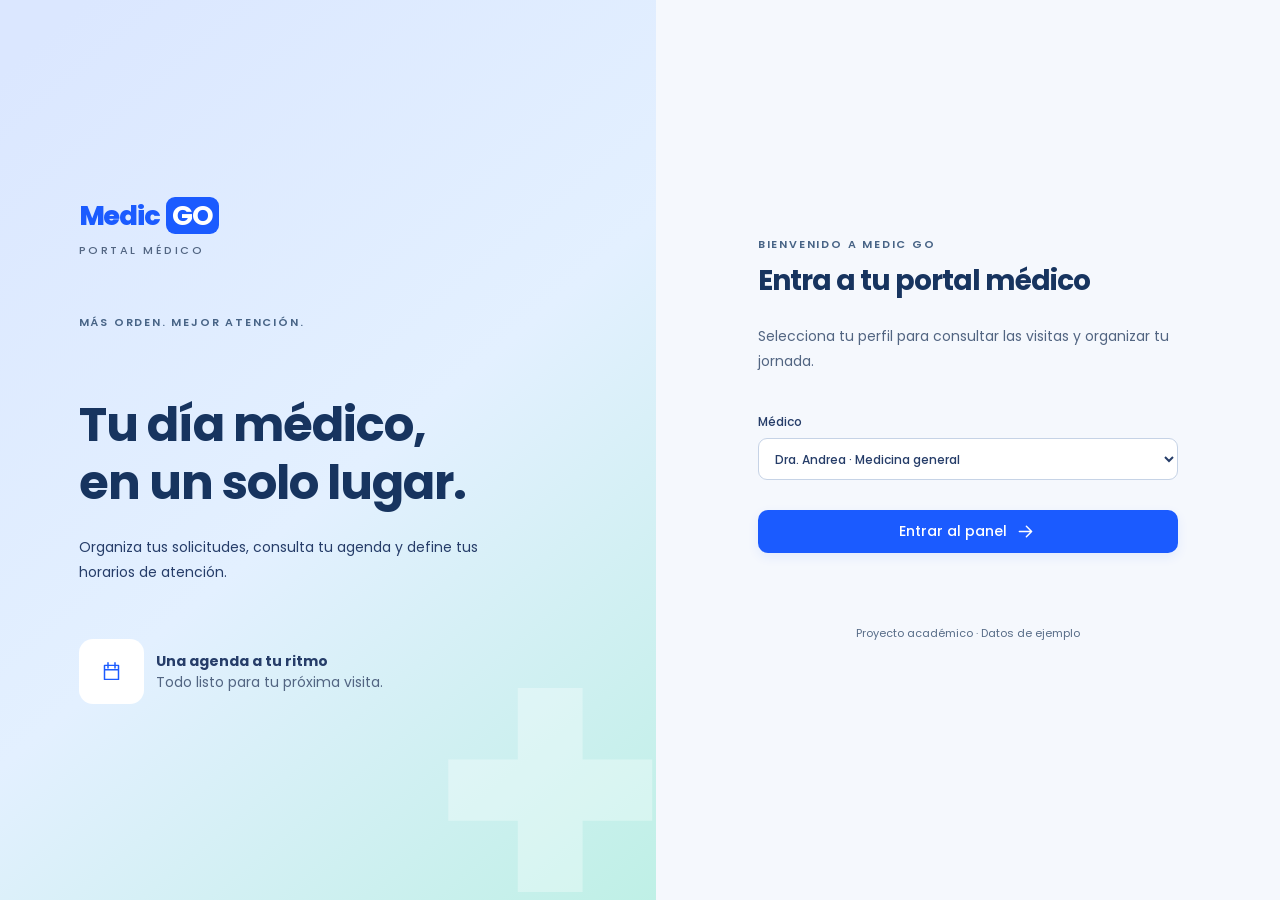
==== index.html @ 949606b7 "Add files via upload" ====
<!doctype html>
<html lang="es">
  <head>
    <meta charset="UTF-8">
    <meta name="viewport" content="width=device-width, initial-scale=1">
    <title>Acceso · Medic GO</title>
    <link rel="stylesheet" href="styles.css">
    <script src="app.js" defer></script>
  </head>
  <body data-page="acceso">
    <div id="app"></div>
  </body>
</html>
---- styles.css ----
@import url('https://fonts.googleapis.com/css2?family=Poppins:wght@400;500;600;700;800&display=swap');

/* Fundamentos, componentes y estados. */
* {
  box-sizing: border-box;
}

button,input,select {
  font: inherit;
}

button,a,input,select {
  touch-action: manipulation;
}

button,a {
  transition: .18s;
}

button {
  cursor: pointer;
}

a {
  color: var(--blue);
  text-decoration: none;
}

button:focus-visible,a:focus-visible,input:focus-visible,select:focus-visible {
  outline: 3px solid #89aaff;
  outline-offset: 3px;
}

.brand {
  font-size: 27px;
  font-weight: 800;
  letter-spacing: -1.2px;
  color: var(--blue);
}

.brand b {
  background: var(--blue);
  color: white;
  border-radius: 9px;
  padding: 0 6px;
  margin-left: 3px;
}

.brand small {
  display: block;
  font-size: 11px;
  font-weight: 500;
  letter-spacing: 2.5px;
  margin-top: 6px;
  color: var(--muted);
  text-transform: uppercase;
}

.sidebar nav {
  margin-top: 50px;
  display: grid;
  gap: 10px;
}

.sidebar nav a:hover {
  background: var(--bg);
  color: var(--blue);
}

.icon {
  width: 21px;
  height: 21px;
  vertical-align: middle;
  flex-shrink: 0;
}

.side-bottom {
  margin-top: auto;
  padding-top: 30px;
}

.profile {
  display: flex;
  align-items: center;
  gap: 10px;
  margin-bottom: 20px;
}

.profile small {
  display: block;
  color: var(--muted);
  font-size: 11px;
}

.main {
  margin-left: 245px;
  padding: 34px 45px 20px;
  max-width: 1660px;
}

h3 {
  font-size: 15px;
  margin: 0;
}

p {
  line-height: 1.8;
}

.muted {
  color: var(--muted);
}

.topdate {
  font-size: 12px;
  color: var(--muted);
}

.btn.secondary {
  background: #edf3ff;
  color: var(--blue);
}

.btn.small {
  padding: 8px 12px;
  font-size: 12px;
}

.section-head {
  display: flex;
  align-items: center;
  justify-content: space-between;
  gap: 12px;
  margin-bottom: 22px;
}

.table-wrap {
  overflow: auto;
}

table {
  width: 100%;
  border-collapse: collapse;
  white-space: nowrap;
  text-align: left;
}

th,td {
  padding: 17px 14px;
  border-bottom: 1px solid var(--line);
}

td {
  font-size: 12px;
}

td strong {
  display: block;
  font-size: 13px;
}

.filters label,.field {
  display: grid;
  gap: 7px;
  font-size: 12px;
  font-weight: 500;
}

input,select {
  border: 1px solid #dfe5ef;
  border-radius: 9px;
  background: white;
  padding: 10px 12px;
  color: var(--ink);
  min-height: 42px;
}

.empty {
  padding: 45px 15px;
  text-align: center;
  color: var(--muted);
}

.empty .icon {
  width: 34px;
  height: 34px;
  margin-bottom: 12px;
}

.week {
  display: grid;
  grid-template-columns: repeat(7,minmax(125px,1fr));
  gap: 10px;
  min-width: 930px;
}

.day h3 {
  font-size: 12px;
  margin-bottom: 16px;
}

.appointment strong {
  display: block;
  color: var(--blue);
  margin-bottom: 5px;
}

.schedule {
  display: grid;
  grid-template-columns: repeat(2,1fr);
  gap: 18px;
}

.login {
  min-height: 100vh;
  display: grid;
  grid-template-columns: 1.05fr 1fr;
}

.login-story h1 {
  font-size: 48px;
  line-height: 1.22;
  max-width: 480px;
  margin-top: 65px;
}

.login-story p {
  max-width: 410px;
}

.login-visual {
  display: flex;
  gap: 12px;
  margin-top: 40px;
  align-items: center;
}

.login-visual .avatar {
  background: white;
  width: 65px;
  height: 65px;
}

.login-panel {
  padding: 50px;
  display: flex;
  flex-direction: column;
  justify-content: center;
  max-width: 520px;
  margin: auto;
  width: 100%;
}

.login-panel h1 {
  font-size: 28px;
}

.login-panel .btn {
  width: 100%;
}

.login-panel .footer {
  margin-top: 50px;
}

dialog::backdrop {
  background: #172c6066;
  backdrop-filter: blur(3px);
}

.dialog-head {
  display: flex;
  justify-content: space-between;
  align-items: center;
  margin-bottom: 18px;
}

.actions {
  display: flex;
  gap: 9px;
  justify-content: flex-end;
  margin-top: 25px;
  flex-wrap: wrap;
}

.toast {
  position: fixed;
  bottom: 25px;
  right: 25px;
  background: var(--ink);
  color: white;
  border-radius: 12px;
  padding: 16px 22px;
  z-index: 20;
  max-width: calc(100% - 40px);
  box-shadow: 0 8px 25px #263d6920;
}

button:disabled {
  opacity: .5;
  cursor: not-allowed;
}

:root {
  --blue: #1B5BFF;
  --light: #DBE7FF;
  --ink: #263D69;
  --bg: #F8F8F9;
  --muted: #526582;
  --turquoise: #0eaa9c;
  --line: #e0e8f4;
}

body {
  margin: 0;
  color: var(--ink);
  font: 14px Poppins,Arial,sans-serif;
  background: #f5f8fd;
}

h1, h2, h3 {
  color: #17345f;
}

h1 {
  font-size: 29px;
  letter-spacing: -1px;
  margin: 7px 0 8px;
  font-weight: 700;
}

h2 {
  margin: 0 0 8px;
  font-size: 19px;
  letter-spacing: -.4px;
}

.sidebar {
  position: fixed;
  inset: 0 auto 0 0;
  width: 245px;
  background: white;
  border-right: 1px solid var(--line);
  padding: 38px 25px;
  display: flex;
  flex-direction: column;
  z-index: 5;
  box-shadow: 6px 0 28px #263d6905;
}

.sidebar nav a {
  display: flex;
  align-items: center;
  gap: 13px;
  padding: 14px 18px;
  border-radius: 12px;
  font-weight: 500;
  color: #4a6081;
}

.sidebar nav a.active {
  color: var(--blue);
  background: linear-gradient(100deg, #e5eeff, #effbf9);
  box-shadow: inset 3px 0 var(--blue);
  font-weight: 600;
}

.avatar {
  display: grid;
  place-items: center;
  width: 43px;
  height: 43px;
  color: var(--blue);
  border-radius: 14px;
  font-weight: 700;
  flex-shrink: 0;
  background: linear-gradient(145deg, #dbe7ff, #d2f5ee);
}

.card {
  background: white;
  border: 1px solid var(--line);
  border-radius: 18px;
  padding: 25px;
  margin-bottom: 22px;
  box-shadow: 0 5px 24px #263d6906;
}

.topbar {
  display: flex;
  align-items: center;
  justify-content: space-between;
  border-bottom: 1px solid var(--line);
  padding-bottom: 25px;
  margin-bottom: 32px;
  gap: 15px;
  border-bottom-color: #dce5f3;
}

.eyebrow {
  font-size: 11px;
  font-weight: 600;
  text-transform: uppercase;
  letter-spacing: 1.8px;
  color: #486486;
}

.hero {
  border: 0;
  display: flex;
  justify-content: space-between;
  align-items: center;
  gap: 25px;
  background: linear-gradient(115deg, #dce8ff 0%, #e7f1ff 48%, #c8f3eb 100%);
  position: relative;
  overflow: hidden;
  min-height: 260px;
  padding: 32px 38px;
}

.hero h1 {
  font-size: clamp(27px, 2.7vw, 37px);
  letter-spacing: -1.3px;
}

.hero p {
  margin: 8px 0 20px;
  color: #385578;
  max-width: 470px;
}

.hero .eyebrow {
  color: #255b81;
}

.medical-art {
  width: clamp(180px, 24vw, 290px);
  flex: 0 1 290px;
  min-width: 160px;
}

.btn {
  display: inline-flex;
  justify-content: center;
  align-items: center;
  gap: 8px;
  border: 0;
  border-radius: 10px;
  padding: 11px 18px;
  background: var(--blue);
  color: white;
  font-weight: 500;
  box-shadow: 0 4px 12px #1b5bff15;
}

.btn.secondary, .btn.ghost, .btn.danger {
  box-shadow: none;
}

.btn.ghost {
  background: white;
  color: var(--ink);
  border: 1px solid var(--line);
  border-color: #cbd8eb;
}

.btn.danger {
  color: #a42b40;
  background: #fff0f1;
}

.btn:hover {
  filter: brightness(.94);
  transform: translateY(-1px);
  box-shadow: 0 6px 16px #1b5bff20;
}

.btn:disabled:hover {
  transform: none;
  box-shadow: none;
  filter: none;
}

.text-link {
  font-weight: 600;
  font-size: 12px;
  white-space: nowrap;
}

.text-link:hover {
  text-decoration: underline;
}

.stats {
  display: grid;
  grid-template-columns: repeat(4, minmax(0, 1fr));
  gap: 15px;
}

.stat {
  display: flex;
  color: var(--ink);
  align-items: flex-start;
  padding: 22px 16px;
  gap: 12px;
  border-top: 3px solid var(--tone);
}

.stat.pending {
  --tone: #a66704;
  --tint: #fff4d7;
}

.stat.accepted {
  --tone: #1B5BFF;
  --tint: #eaf1ff;
}

.stat.completed {
  --tone: #16734f;
  --tint: #e3f6ed;
}

.stat.cancelled {
  --tone: #b43347;
  --tint: #ffedf0;
}

.stat .stat-icon {
  padding: 10px;
  background: var(--tint);
  color: var(--tone);
  border-radius: 12px;
}

.stat strong {
  display: block;
  color: var(--tone);
  font-size: 30px;
  line-height: 1.25;
  margin: 0 0 6px;
}

.stat span {
  color: #415775;
  font-size: 11px;
  font-weight: 500;
  display: block;
}

.stat small {
  display: block;
  font-size: 10px;
  color: var(--tone);
  font-weight: 600;
  margin-top: 13px;
}

.stat:hover {
  transform: translateY(-3px);
  box-shadow: 0 12px 28px #263d6912;
  border-color: var(--tone);
}

th {
  font-size: 10px;
  letter-spacing: 1px;
  text-transform: uppercase;
  font-weight: 600;
  background: #eff5fd;
  color: #475f80;
}

td small {
  color: #536785;
}

tbody tr:hover {
  background: #f8fbff;
}

.badge {
  display: inline-block;
  border-radius: 7px;
  padding: 5px 10px;
  font-size: 11px;
  background: #eef1f6;
  color: #62718d;
  font-weight: 500;
}

.badge.pendiente {
  background: #fff2d1;
  color: #805108;
}

.badge.aceptada {
  background: #e5eeff;
  color: #174fdb;
}

.badge.completada {
  background: #e1f5eb;
  color: #166540;
}

.badge.cancelada {
  background: #ffe8ec;
  color: #a42b40;
}

.badge.rechazada {
  background: #f5eafa;
  color: #75428a;
}

.filters {
  display: flex;
  gap: 15px;
  flex-wrap: wrap;
  margin: 20px 0;
  padding: 17px;
  background: #f5f8fd;
  border-radius: 12px;
  align-items: end;
}

input, select {
  border-color: #c6d3e6;
}

.notice {
  border-radius: 10px;
  padding: 13px 16px;
  font-size: 12px;
  line-height: 1.7;
  background: #edf8f7;
  color: #285b62;
  border-left: 3px solid #21b4a7;
}

.schedule-day {
  border: 1px solid var(--line);
  border-radius: 12px;
  padding: 18px;
  background: linear-gradient(155deg, white, #f9fcff);
}

.schedule-day h3 {
  margin-bottom: 12px;
  display: flex;
  align-items: center;
  gap: 9px;
}

.schedule-day h3::before {
  content: '';
  width: 7px;
  height: 7px;
  background: var(--turquoise);
  border-radius: 50%;
}

.block {
  display: flex;
  justify-content: space-between;
  align-items: center;
  border-radius: 8px;
  padding: 9px 12px;
  margin-top: 8px;
  background: #ecf4ff;
  color: #254d81;
  font-weight: 500;
}

.block button {
  border: 0;
  background: transparent;
  color: #ad4157;
  font-size: 20px;
  min-height: 32px;
  min-width: 32px;
  border-radius: 6px;
}

.block button:hover {
  background: #ffe2e8;
}

.save-status {
  font-size: 11px;
  font-weight: 500;
  color: #285b62;
  background: #e7f5f2;
  border-radius: 8px;
  padding: 7px 10px;
}

.day {
  border-radius: 12px;
  padding: 12px;
  min-height: 220px;
  border: 1px solid #e2eaf5;
  background: #f5f9ff;
}

.appointment {
  width: 100%;
  text-align: left;
  border: 1px solid #cbdcff;
  background: white;
  color: var(--ink);
  border-left: 3px solid var(--blue);
  padding: 12px 8px;
  border-radius: 8px;
  margin-bottom: 9px;
  font-size: 11px;
  box-shadow: 0 3px 10px #263d6908;
}

.appointment:hover {
  border-color: var(--blue);
  transform: translateY(-2px);
}

.login-story {
  padding: 65px 12%;
  display: flex;
  flex-direction: column;
  justify-content: center;
  position: relative;
  overflow: hidden;
  background: linear-gradient(140deg, #dbe7ff 5%, #e3f0ff 53%, #bff0e6);
}

.login-story::after {
  content: '+';
  position: absolute;
  bottom: -90px;
  right: -20px;
  font-size: 400px;
  font-weight: 700;
  line-height: 1;
  color: #ffffff50;
  pointer-events: none;
}

.login-story > * {
  z-index: 1;
}

.login-panel .field {
  margin: 25px 0;
  margin-bottom: 30px;
}

.footer {
  font-size: 11px;
  text-align: center;
  padding: 22px;
  color: #586d88;
}

dialog {
  border: 0;
  border-radius: 18px;
  padding: 28px;
  width: min(480px,calc(100% - 32px));
  color: var(--ink);
  box-shadow: 0 25px 90px #182b6040;
  max-height: calc(100dvh - 40px);
  overflow: auto;
}

.details {
  display: grid;
  grid-template-columns: 1fr 1fr;
  gap: 18px;
  margin: 20px 0;
  padding: 18px;
  background: #f5f8fd;
  border-radius: 12px;
}

.details span {
  display: block;
  font-size: 11px;
  margin-bottom: 4px;
  color: #536785;
}

.close {
  border: 0;
  font-size: 25px;
  width: 34px;
  height: 34px;
  border-radius: 50%;
  background: #edf3fb;
  color: #415775;
}

.close:hover {
  background: #dbe7ff;
}

@media (min-width: 1600px) {
  .main {
    margin-right: auto;
  }
}

@media (max-width: 1200px) {
  .stats {
    grid-template-columns: repeat(2, minmax(0, 1fr));
    margin-bottom: 22px;
  }
  .stat {
    margin-bottom: 0;
  }
  .hero {
    padding: 28px;
  }
}

@media (max-width: 1100px) {
  .sidebar {
    width: 210px;
    padding: 30px 16px;
  }
  .main {
    margin-left: 210px;
    padding: 25px;
  }
}

@media (max-width: 760px) {
  .sidebar .brand {
    font-size: 23px;
  }
  .sidebar nav a {
    padding: 10px;
    gap: 7px;
    font-size: 12px;
    white-space: nowrap;
  }
  .profile {
    margin: 0;
  }
  .topbar {
    margin-bottom: 22px;
    padding-bottom: 18px;
  }
  .topdate {
    display: none;
  }
  h1 {
    font-size: 25px;
  }
  .stats {
    margin-bottom: 22px;
  }
  .card {
    padding: 18px;
  }
  .schedule {
    grid-template-columns: 1fr;
  }
  .login {
    grid-template-columns: 1fr;
  }
  .login-story {
    padding: 35px 25px;
  }
  .login-story h1 {
    font-size: 32px;
    margin-top: 35px;
  }
  .login-visual {
    display: none;
  }
  .login-panel {
    padding: 35px 25px;
  }
  .login-panel .footer {
    margin-top: 25px;
  }
  .filters>* {
    max-width: 100%;
  }
  .hero .btn {
    font-size: 12px;
  }
  .main {
    margin: 0;
    padding: 20px 16px;
    min-width: 0;
  }
  .sidebar {
    position: static;
    width: 100%;
    padding: 18px;
    border: 0;
    box-shadow: 0 4px 20px #263d6905;
  }
  .sidebar nav {
    display: flex;
    overflow: auto;
    margin-top: 20px;
    gap: 6px;
    padding-bottom: 7px;
  }
  .hero {
    padding: 25px;
    gap: 5px;
    min-height: 0;
    flex-wrap: wrap;
  }
  .hero > div {
    flex: 1 1 100%;
  }
  .medical-art {
    width: 170px;
    flex: 0 0 170px;
    height: 115px;
    margin: 8px auto -10px;
  }
  .hero h1 {
    font-size: 28px;
  }
  .stat {
    margin-bottom: 0;
    padding: 16px 12px;
    gap: 9px;
  }
  .stat .stat-icon {
    padding: 7px;
  }
  .stat strong {
    font-size: 26px;
  }
  .stat .icon {
    width: 18px;
    height: 18px;
  }
  .stat small {
    font-size: 10px;
  }
  .section-head {
    align-items: start;
    flex-wrap: wrap;
  }
  .filters {
    padding: 12px;
    gap: 10px;
  }
  .filters label {
    flex: 1 1 130px;
    min-width: 0;
  }
  .filters input, .filters select {
    width: 100%;
    min-width: 0;
  }
  .filters #prev, .filters #next {
    padding: 10px;
  }
  .side-bottom {
    display: flex;
    justify-content: space-between;
    align-items: center;
    padding-top: 15px;
    gap: 10px;
  }
  .profile strong {
    font-size: 12px;
  }
  .profile small {
    font-size: 10px;
  }
  .profile .avatar {
    width: 36px;
    height: 36px;
  }
  #logout {
    font-size: 10px;
    padding: 9px;
  }
  #logout svg {
    width: 16px;
  }
  .actions .btn {
    flex: 1 1 auto;
  }
  .login-story::after {
    font-size: 240px;
    bottom: -65px;
  }
  table {
    min-width: 650px;
  }
}

@media (max-width: 360px) {
  .stats {
    grid-template-columns: 1fr;
  }
  .side-bottom {
    flex-wrap: wrap;
  }
}

@media (prefers-reduced-motion: reduce) {
  *, *::before, *::after {
    animation: none !important;
    transition: none !important;
    scroll-behavior: auto !important;
  }
  .btn:hover, .stat:hover, .appointment:hover {
    transform: none;
  }
  dialog::backdrop {
    backdrop-filter: none;
  }
}
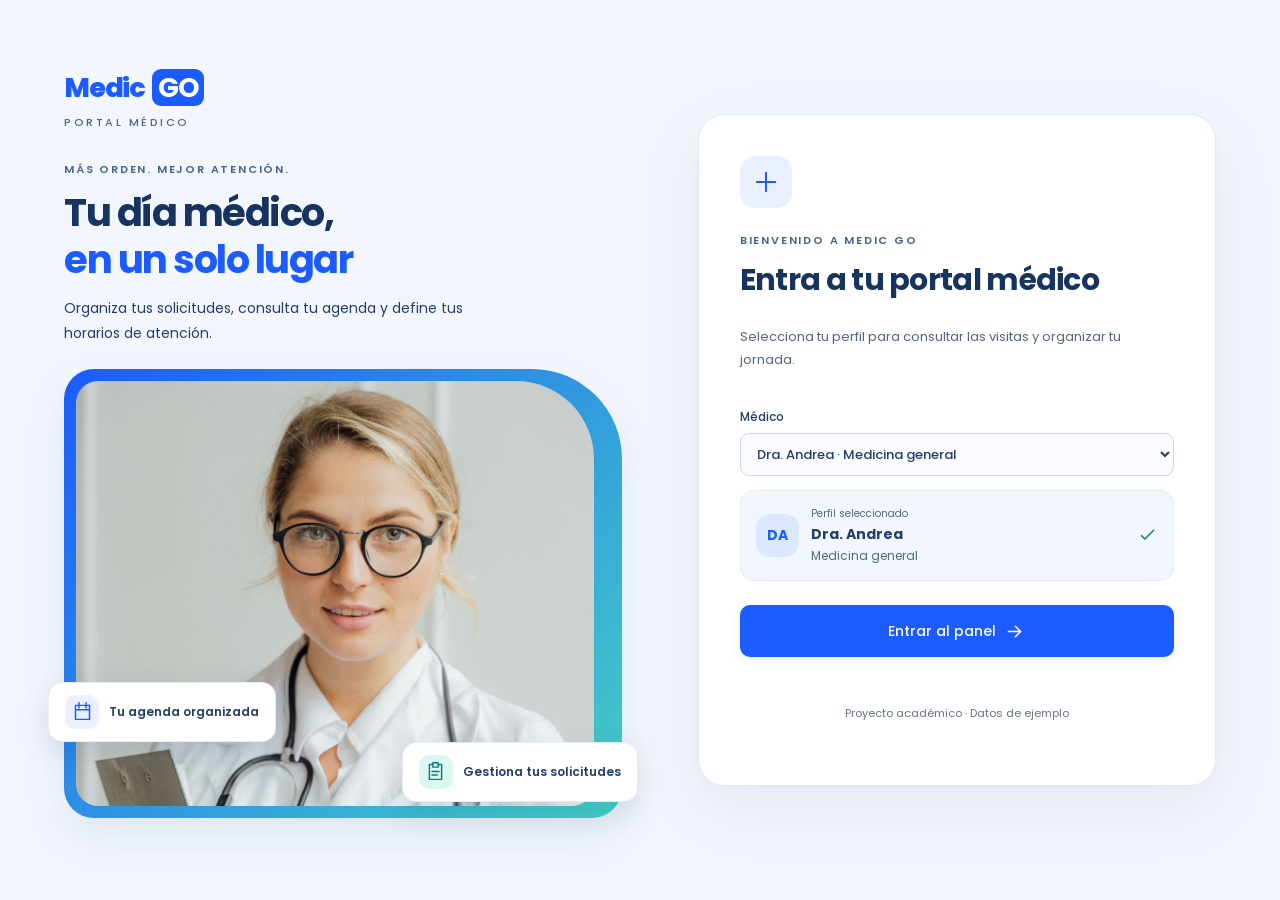
==== commit 2fe7218c: "Mejora el acceso medico con fotografia, perfiles y recursos locales" ====
--- a/index.html
+++ b/index.html
@@ -5,6 +5,7 @@
     <meta name="viewport" content="width=device-width, initial-scale=1">
     <title>Acceso · Medic GO</title>
     <link rel="stylesheet" href="styles.css">
+    <link rel="stylesheet" href="assets/acceso.css">
     <script src="app.js" defer></script>
   </head>
   <body data-page="acceso">
--- a/assets/acceso.css
+++ b/assets/acceso.css
@@ -0,0 +1,65 @@
+/* Solo index.html: composición y movimiento de la pantalla de acceso. */
+@font-face { font-family: 'Poppins'; font-style: normal; font-weight: 400; font-display: swap; src: url('poppins-400.ttf') format('truetype'); }
+@font-face { font-family: 'Poppins'; font-style: normal; font-weight: 500; font-display: swap; src: url('poppins-500.ttf') format('truetype'); }
+@font-face { font-family: 'Poppins'; font-style: normal; font-weight: 600; font-display: swap; src: url('poppins-600.ttf') format('truetype'); }
+@font-face { font-family: 'Poppins'; font-style: normal; font-weight: 700; font-display: swap; src: url('poppins-700.ttf') format('truetype'); }
+@font-face { font-family: 'Poppins'; font-style: normal; font-weight: 800; font-display: swap; src: url('poppins-800.ttf') format('truetype'); }
+body[data-page="acceso"] { background: #f3f7fd; }
+.login { max-width: 1440px; margin: auto; grid-template-columns: 1.1fr 1fr; align-items: center; gap: clamp(32px, 5vw, 80px); padding: 32px clamp(24px, 5vw, 72px); }
+.login-story { padding: 0; overflow: visible; background: none; }
+.login-story::after { display: none; }
+.story-eyebrow { margin-top: 30px; }
+.login-story h1 { font-size: clamp(30px, 3vw, 43px); letter-spacing: -1.5px; margin: 12px 0; max-width: none; }
+.login-story h1 span { color: #1B5BFF; }
+.login-story p { font-size: 14px; line-height: 1.8; max-width: 440px; margin: 0 0 22px; }
+.access-shortcut { display: none; }
+.login-visual { display: block; position: relative; margin: 0 12px 14px 0; padding: 12px 28px 12px 12px; background: linear-gradient(135deg, #1B5BFF, #44cfc4); border-radius: 30px 90px 30px 30px; box-shadow: 0 18px 40px #17497718; }
+.photo-frame { overflow: hidden; border-radius: 22px 78px 22px 22px; height: clamp(310px, 37vw, 425px); }
+.photo-frame img { display: block; width: 100%; height: 100%; object-fit: cover; object-position: 50% 30%; animation: photo-close 18s ease-in-out infinite alternate; }
+.floating-card { position: absolute; display: flex; align-items: center; gap: 10px; background: #fff; padding: 12px 16px; border: 1px solid #e7edf5; border-radius: 14px; box-shadow: 0 10px 30px #173b6520; animation: gentle-float 7s ease-in-out infinite; }
+.floating-card strong { font-size: 12px; font-weight: 600; }
+.floating-card > span { display: grid; place-items: center; width: 34px; height: 34px; border-radius: 10px; background: #eaf0ff; color: #1B5BFF; }
+.agenda-card { left: -16px; bottom: 76px; }
+.requests-card { right: -16px; bottom: 16px; animation-delay: -3.5s; }
+.requests-card > span { color: #087f78; background: #ddf8f3; }
+.login-panel { padding: clamp(26px, 3.2vw, 46px); background: #fff; border: 1px solid #e2eaf6; border-radius: 26px; box-shadow: 0 22px 65px #193c7012, 0 3px 10px #193c7005; }
+.access-mark { display: grid; place-items: center; background: #eaf0ff; color: #1B5BFF; border-radius: 15px; width: 52px; height: 52px; margin-bottom: 24px; }
+.access-mark .icon { width: 28px; height: 28px; }
+.login-panel h1 { font-size: clamp(24px, 2.4vw, 30px); line-height: 1.3; letter-spacing: -.7px; margin: 12px 0; }
+.login-panel p { font-size: 13px; line-height: 1.8; }
+.login-panel .field { margin: 24px 0 14px; }
+.login-panel select { width: 100%; min-width: 0; background-color: #f9fbff; border-color: #cbd8ed; font-size: 13px; }
+.selected-doctor { display: flex; align-items: center; gap: 12px; padding: 15px; background: #f1f7fc; border: 1px solid #e3ecf6; border-radius: 14px; margin-bottom: 24px; }
+.selected-doctor .avatar { flex-shrink: 0; background: #dce8ff; color: #1B5BFF; }
+.selected-doctor small, .selected-doctor strong, .selected-doctor span { display: block; }
+.selected-doctor small { font-size: 10px; color: #536780; }
+.selected-doctor strong { font-size: 14px; margin: 2px 0; }
+.selected-doctor span { font-size: 12px; color: #536780; }
+.selected-doctor > .icon { color: #087f78; margin-left: auto; flex-shrink: 0; }
+.login-panel .btn { background: #1B5BFF; min-height: 52px; transition: transform .2s, box-shadow .2s, background .2s; }
+.login-panel .btn:hover { background: #144ce0; transform: translateY(-2px); box-shadow: 0 8px 18px #1b5bff25; }
+.login-panel .footer { margin-top: 26px; text-align: center; color: #64748b; }
+.login-story, .login-panel { animation: access-enter .7s ease-out both; }
+.login-panel { animation-delay: .12s; }
+@keyframes access-enter { from { opacity: 0; transform: translateY(12px); } to { opacity: 1; transform: translateY(0); } }
+@keyframes gentle-float { 0%, 100% { transform: translateY(0); } 50% { transform: translateY(-4px); } }
+@keyframes photo-close { from { transform: scale(1); } to { transform: scale(1.045); } }
+@media (max-width: 800px) {
+  .login { grid-template-columns: 1fr; padding: 24px; gap: 26px; max-width: 590px; }
+  .login-story h1 { font-size: 34px; }
+  .story-eyebrow { margin-top: 26px; }
+  .access-shortcut { display: inline-flex; align-items: center; gap: 6px; font-size: 12px; margin-top: 12px; align-self: flex-start; }
+  .photo-frame { height: 280px; }
+  .photo-frame img { object-position: 50% 28%; }
+  .floating-card { padding: 9px 11px; gap: 7px; }
+  .floating-card strong { font-size: 10px; }
+  .agenda-card { left: -10px; }
+  .requests-card { right: -10px; }
+  .login-panel { max-width: none; padding: 26px; }
+  #access-form { scroll-margin-top: 24px; }
+}
+@media (prefers-reduced-motion: reduce) {
+  .login-story, .login-panel, .floating-card, .photo-frame img { animation: none; }
+  .login-panel .btn { transition: none; }
+  .login-panel .btn:hover { transform: none; }
+}
